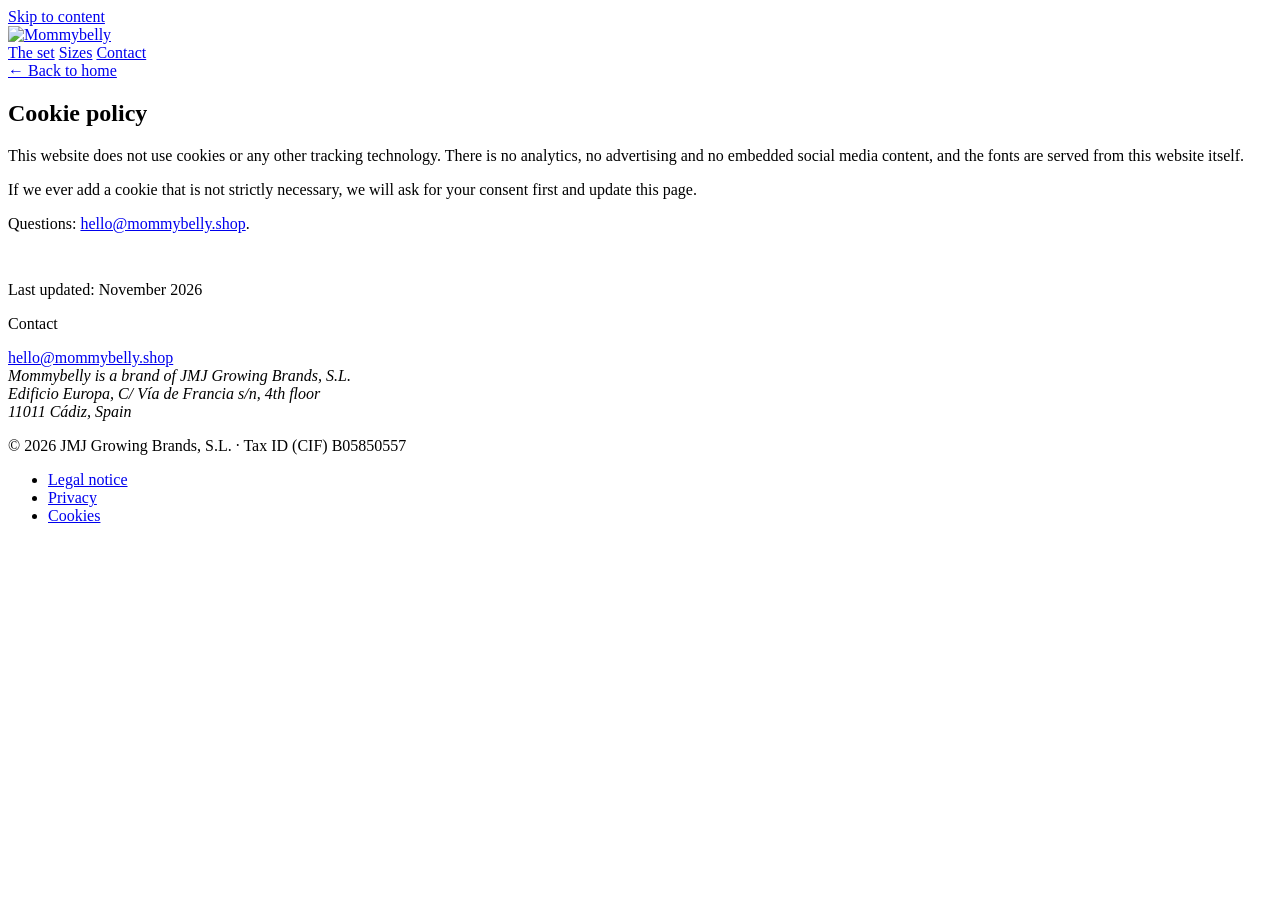
==== cookies.html @ 6a6891bb "Add files via upload" ====
<!doctype html>
<html lang="en-GB">
<head>
<meta charset="utf-8">
<meta name="viewport" content="width=device-width, initial-scale=1">
<title>Cookie policy · Mommybelly</title>
<meta name="description" content="Mommybelly makes everyday things for family life at home, starting with sleep: two cotton fitted sheets and a waterproof mattress protector in one set, in 13 sizes.">
<meta property="og:title" content="Mommybelly">
<meta property="og:description" content="Mommybelly makes everyday things for family life at home, starting with sleep: two cotton fitted sheets and a waterproof mattress protector in one set, in 13 sizes.">
<meta property="og:type" content="website">
<meta property="og:url" content="https://mommybelly.shop/cookies.html">
<meta property="og:image" content="https://mommybelly.shop/assets/img/hero-900.webp">
<meta name="theme-color" content="#FBF7F2">
<link rel="canonical" href="https://mommybelly.shop/cookies.html">
<link rel="icon" href="assets/img/favicon.png" type="image/png">
<link rel="apple-touch-icon" href="assets/img/apple-touch-icon.png">
<link rel="stylesheet" href="assets/site.css">
</head>
<body class="page">
<a class="skip" href="#main">Skip to content</a>
<header class="site-header">
  <div class="wrap">
    <a class="brand" href="./" aria-label="Mommybelly, home"><img src="assets/img/logo.webp" alt="Mommybelly" width="112" height="128"></a>
    <nav class="nav" aria-label="Main">
      <a class="opt" href="./#set">The set</a>
      <a href="./#sizes">Sizes</a>
      <a href="./#contact">Contact</a>
    </nav>
  </div>
</header>
<main id="main">
<article class="wrap prose">
<a class="back" href="./">← Back to home</a>
<h1>Cookie policy</h1>

<p>This website does not use cookies or any other tracking technology. There is no analytics, no advertising and no embedded social media content, and the fonts are served from this website itself.</p>
<p>If we ever add a cookie that is not strictly necessary, we will ask for your consent first and update this page.</p>
<p>Questions: <a href="mailto:hello@mommybelly.shop">hello@mommybelly.shop</a>.</p>
<p class="eyebrow" style="margin-top:3rem">Last updated: November 2026</p>
</article>
</main>

<footer class="site-footer" id="contact">
  <div class="wrap">
    <div class="top">
      <div>
        <p class="eyebrow">Contact</p>
        <a class="mail" href="mailto:hello@mommybelly.shop">hello@mommybelly.shop</a>
      </div>
      <address class="address">Mommybelly is a brand of JMJ Growing Brands, S.L.<br>Edificio Europa, C/ Vía de Francia s/n, 4th floor<br>11011 Cádiz, Spain</address>
    </div>
    <div class="legal">
      <p>© 2026 JMJ Growing Brands, S.L. · Tax ID (CIF) B05850557</p>
      <ul>
        <li><a href="legal-notice.html">Legal notice</a></li>
        <li><a href="privacy.html">Privacy</a></li>
        <li><a href="cookies.html">Cookies</a></li>
      </ul>
    </div>
  </div>
</footer>
</body>
</html>
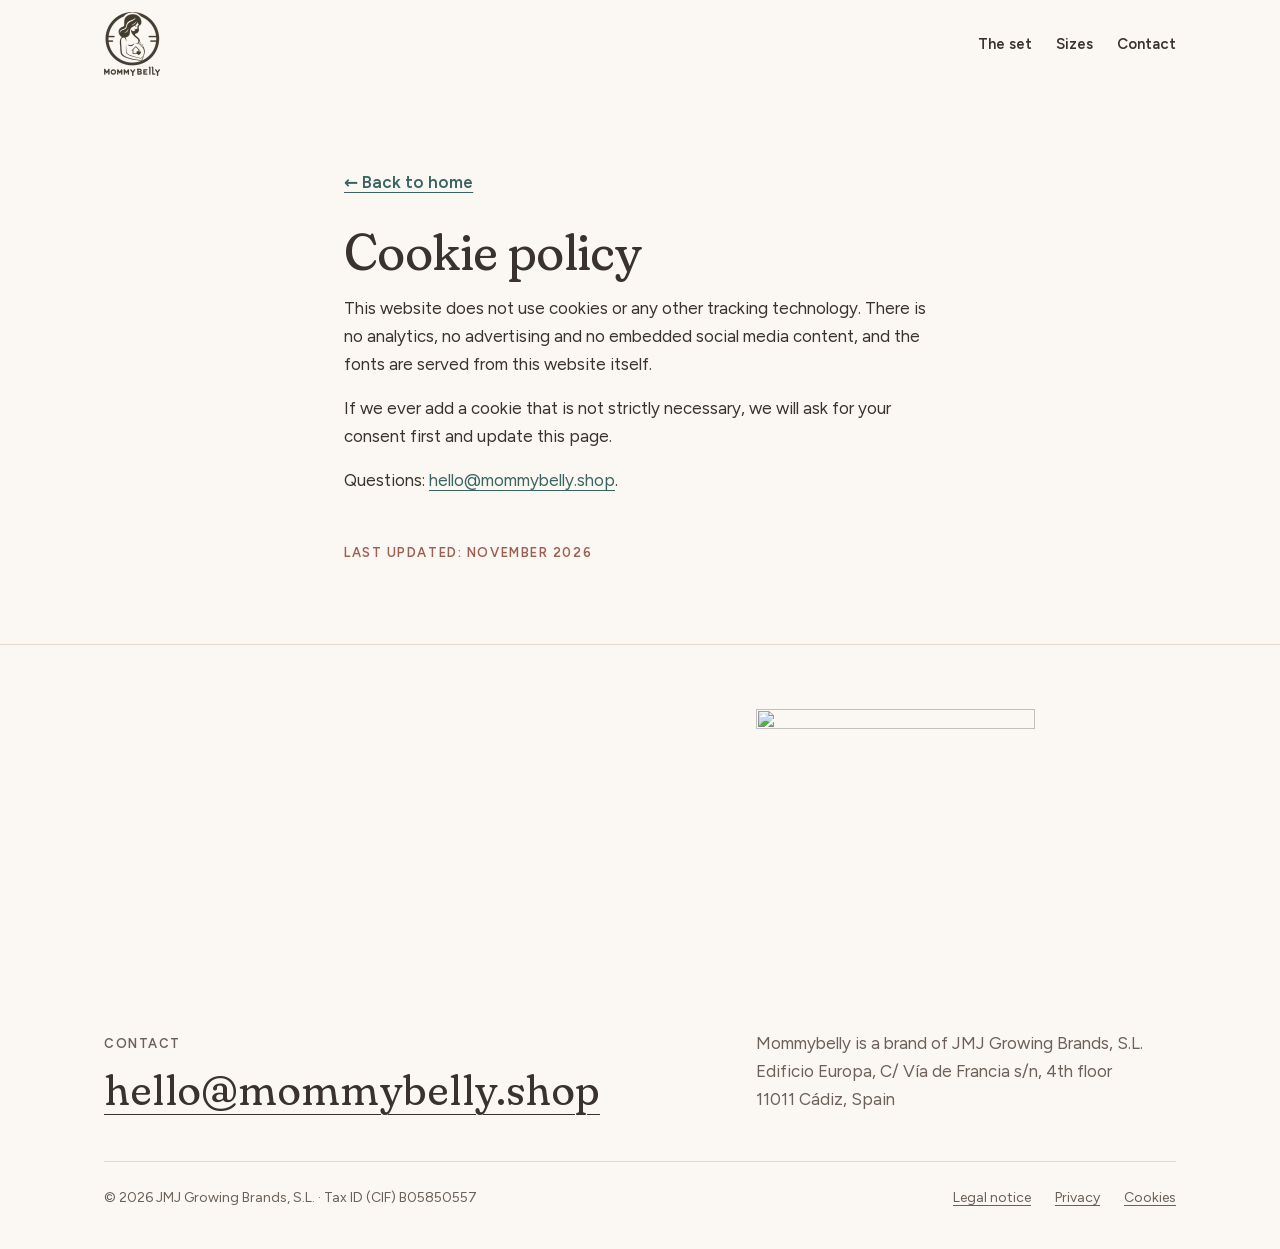
==== commit 3bf2417e: "Add files via upload" ====
--- a/cookies.html
+++ b/cookies.html
@@ -10,7 +10,7 @@
 <meta property="og:type" content="website">
 <meta property="og:url" content="https://mommybelly.shop/cookies.html">
 <meta property="og:image" content="https://mommybelly.shop/assets/img/hero-900.webp">
-<meta name="theme-color" content="#FBF7F2">
+<meta name="theme-color" content="#DCE9E7">
 <link rel="canonical" href="https://mommybelly.shop/cookies.html">
 <link rel="icon" href="assets/img/favicon.png" type="image/png">
 <link rel="apple-touch-icon" href="assets/img/apple-touch-icon.png">
@@ -18,7 +18,7 @@
 </head>
 <body class="page">
 <a class="skip" href="#main">Skip to content</a>
-<header class="site-header">
+<header class="site-header tinted">
   <div class="wrap">
     <a class="brand" href="./" aria-label="Mommybelly, home"><img src="assets/img/logo.webp" alt="Mommybelly" width="112" height="128"></a>
     <nav class="nav" aria-label="Main">
@@ -45,9 +45,9 @@
     <div class="top">
       <div>
         <p class="eyebrow">Contact</p>
-        <a class="mail" href="mailto:hello@mommybelly.shop">hello@mommybelly.shop</a>
+        <a class="mail" href="mailto:hello@mommybelly.shop">hello@<wbr>mommybelly.shop</a>
       </div>
-      <address class="address">Mommybelly is a brand of JMJ Growing Brands, S.L.<br>Edificio Europa, C/ Vía de Francia s/n, 4th floor<br>11011 Cádiz, Spain</address>
+      <div><img class="foot-logo" src="assets/img/logo-320-light.webp" alt="" width="279" height="320" loading="lazy"><address class="address">Mommybelly is a brand of JMJ Growing Brands, S.L.<br>Edificio Europa, C/ Vía de Francia s/n, 4th floor<br>11011 Cádiz, Spain</address></div>
     </div>
     <div class="legal">
       <p>© 2026 JMJ Growing Brands, S.L. · Tax ID (CIF) B05850557</p>
--- a/assets/site.css
+++ b/assets/site.css
@@ -0,0 +1,128 @@
+/* Mommybelly · ver WEBS/mommybelly/DESIGN.md */
+@font-face{font-family:"Fraunces";src:url(fonts/fraunces-var.woff2) format("woff2");font-weight:400 500;font-style:normal;font-display:swap}
+@font-face{font-family:"Figtree";src:url(fonts/figtree-var.woff2) format("woff2");font-weight:400 600;font-style:normal;font-display:swap}
+
+:root{
+  --cream:#FBF7F2; --cream-2:#F3ECE3; --ink:#3A332D; --ink-muted:#6B6158; --line:#E4D9CC;
+  --sage:#386562; --sage-hover:#2C514F; --sage-soft:#DCE9E7; --rose:#9C5F52; --rose-soft:#EBD9D1;
+  --serif:"Fraunces",Georgia,"Times New Roman",serif;
+  --sans:"Figtree",system-ui,-apple-system,"Segoe UI",Roboto,sans-serif;
+  --wrap:72rem; --gutter:clamp(1.25rem,4vw,2.5rem); --section:clamp(4rem,2rem + 7vw,7.5rem);
+  --r-img:20px; --r-sm:12px;
+}
+*,*::before,*::after{box-sizing:border-box}
+html{-webkit-text-size-adjust:100%;text-size-adjust:100%;scroll-behavior:smooth}
+@media (prefers-reduced-motion:reduce){html{scroll-behavior:auto}}
+body{margin:0;background:var(--cream);color:var(--ink);font-family:var(--sans);font-size:1.0625rem;line-height:1.65;font-size-adjust:from-font}
+img{display:block;max-width:100%;height:auto}
+a{color:var(--sage);text-decoration-thickness:1px;text-underline-offset:.22em}
+a:hover{text-decoration-thickness:2px}
+:focus-visible{outline:2px solid var(--ink);outline-offset:3px;border-radius:4px}
+.wrap{max-width:var(--wrap);margin-inline:auto;padding-inline:var(--gutter)}
+.skip{position:absolute;left:-9999px}
+.skip:focus{left:1rem;top:1rem;z-index:10;background:var(--ink);color:var(--cream);padding:.5rem 1rem;border-radius:999px}
+
+h1,h2,h3{font-family:var(--serif);font-weight:400;font-variation-settings:"SOFT" 100,"WONK" 0;line-height:1.1;letter-spacing:-.015em;margin:0;text-wrap:balance}
+h1{font-size:clamp(2.5rem,1.7rem + 3.4vw,4.25rem);line-height:1.04}
+h2{font-size:clamp(2rem,1.5rem + 2vw,2.75rem)}
+h3{font-size:1.375rem;line-height:1.25;font-weight:500}
+p{margin:0;text-wrap:pretty}
+.eyebrow{font-size:.8125rem;font-weight:600;letter-spacing:.12em;text-transform:uppercase;color:var(--rose)}
+.lead{font-size:1.25rem;line-height:1.55;color:var(--ink-muted);max-width:33rem}
+
+/* Cabecera */
+.site-header .wrap{display:flex;align-items:center;justify-content:space-between;gap:1rem;min-height:5.5rem}
+.brand{display:inline-flex}
+.brand img{height:3.5rem;width:auto}
+@media (min-width:48rem){.brand img{height:4rem}}
+.nav{display:flex;gap:.25rem 1.5rem;flex-wrap:wrap;justify-content:flex-end}
+.nav a{color:var(--ink);font-weight:600;font-size:.9375rem;text-decoration:none;padding-block:.5rem}
+.nav a:hover{color:var(--sage)}
+@media (max-width:30rem){.nav .opt{display:none}}
+
+/* Portada */
+.hero{padding-block:clamp(1.5rem,1rem + 3vw,3.5rem) var(--section)}
+.hero .wrap{display:grid;gap:2.5rem;align-items:center}
+.hero h1{margin-top:1rem}
+.hero .lead{margin-top:1.5rem}
+.hero figure{margin:0}
+.hero figure img{width:100%;aspect-ratio:4/5;object-fit:cover;border-radius:var(--r-img)}
+@media (min-width:56rem){.hero .wrap{grid-template-columns:7fr 5fr;gap:4.5rem}}
+/* Tablet en una columna: las fotos verticales se recortan a 4:3 para no ocupar dos pantallas */
+@media (min-width:36rem) and (max-width:55.99rem){
+  .hero figure img,.split figure img.tall{aspect-ratio:4/3;object-fit:cover;object-position:50% 15%}
+}
+.actions{display:flex;flex-wrap:wrap;align-items:center;gap:1rem 1.75rem;margin-top:2.25rem}
+.btn{display:inline-flex;align-items:center;min-height:3rem;padding:0 1.625rem;border-radius:999px;background:var(--sage);color:#fff;font-weight:600;text-decoration:none}
+.btn:hover{background:var(--sage-hover)}
+.link-quiet{color:var(--ink);font-weight:600}
+
+/* Secciones */
+.section{padding-block:var(--section)}
+.band{background:var(--cream-2)}
+.split{display:grid;gap:2.5rem;align-items:center}
+@media (min-width:56rem){.split{grid-template-columns:1fr 1fr;gap:4.5rem}}
+.split figure{margin:0}
+.split figure img{width:100%;border-radius:var(--r-img);background:#fff}
+.intro{margin-top:1.25rem;color:var(--ink-muted);max-width:32rem}
+.pieces{list-style:none;margin:2rem 0 0;padding:0}
+.pieces li{display:grid;grid-template-columns:3rem 1fr;gap:.25rem 1rem;padding-block:1.25rem;border-top:1px solid var(--line)}
+.pieces li:last-child{border-bottom:1px solid var(--line)}
+.pieces .num{grid-row:span 2;font-family:var(--serif);font-size:1.375rem;line-height:1.25;color:var(--rose)}
+.pieces p{color:var(--ink-muted)}
+
+/* Diseños */
+.designs{display:grid;gap:2rem;margin-top:3rem}
+@media (min-width:44rem){.designs{grid-template-columns:repeat(3,1fr);gap:1.5rem}}
+.design img{width:100%;aspect-ratio:1;object-fit:cover;border-radius:var(--r-img)}
+.design h3{margin-top:1.125rem}
+.design p{margin-top:.375rem;color:var(--ink-muted)}
+.design a{display:inline-block;margin-top:.75rem;font-weight:600}
+.head-row{display:grid;gap:1rem}
+@media (min-width:56rem){.head-row{grid-template-columns:1fr 1fr;align-items:end;gap:4.5rem}}
+
+/* Tallas */
+.stages{display:grid;gap:1.5rem;margin-top:2rem}
+.stage h3{font-family:var(--sans);font-size:1rem;font-weight:600;letter-spacing:0}
+.chips{display:flex;flex-wrap:wrap;gap:.5rem;list-style:none;margin:.625rem 0 0;padding:0}
+.chips li{background:var(--sage-soft);border-radius:999px;padding:.3125rem .875rem;font-size:.9375rem;font-variant-numeric:tabular-nums;white-space:nowrap}
+.note{margin-top:1.75rem;font-size:.9375rem;color:var(--ink-muted);max-width:32rem}
+
+/* Cuidados */
+.care{display:grid;gap:1rem;margin-top:2rem}
+@media (min-width:44rem){.care{grid-template-columns:1fr 1fr}}
+.care div{background:var(--cream-2);border-radius:var(--r-sm);padding:1.5rem}
+.care h3{font-size:1.25rem}
+.care p{margin-top:.5rem;color:var(--ink-muted)}
+
+/* Dónde comprar */
+.markets{display:flex;flex-wrap:wrap;gap:.625rem;list-style:none;margin:2rem 0 0;padding:0}
+.markets a{display:inline-flex;align-items:center;min-height:2.75rem;padding:0 1.125rem;border:1px solid var(--line);border-radius:999px;color:var(--ink);font-weight:600;text-decoration:none;background:#fff}
+.markets a:hover{border-color:var(--sage);color:var(--sage)}
+.small{margin-top:1.5rem;font-size:.9375rem;color:var(--ink-muted)}
+
+/* Cierre */
+.closing{background:var(--rose-soft)}
+.closing .wrap{display:grid;gap:2rem;align-items:center}
+@media (min-width:56rem){.closing .wrap{grid-template-columns:3fr 9fr;gap:4rem}}
+.closing img{width:9rem;height:auto}
+.closing p{margin-top:1rem;color:var(--ink-muted);max-width:36rem}
+.closing .btn{margin-top:1.75rem}
+
+/* Pie */
+.site-footer{border-top:1px solid var(--line);padding-block:4rem 2.5rem}
+.site-footer .top{display:grid;gap:2rem}
+@media (min-width:56rem){.site-footer .top{grid-template-columns:7fr 5fr;gap:4rem;align-items:end}}
+.site-footer .eyebrow{color:var(--ink-muted)}
+.mail{display:inline-block;max-width:100%;margin-top:.75rem;font-family:var(--serif);font-size:clamp(1.375rem,1rem + 2vw,2.5rem);line-height:1.15;color:var(--ink);overflow-wrap:anywhere}
+.address{font-style:normal;color:var(--ink-muted)}
+.legal{display:flex;flex-wrap:wrap;justify-content:space-between;gap:1rem 2rem;margin-top:3rem;padding-top:1.5rem;border-top:1px solid var(--line);font-size:.875rem;color:var(--ink-muted)}
+.legal ul{display:flex;flex-wrap:wrap;gap:.5rem 1.5rem;list-style:none;margin:0;padding:0}
+.legal a{color:var(--ink-muted)}
+
+/* Páginas legales */
+.prose{max-width:42rem;padding-block:clamp(3rem,2rem + 4vw,5rem)}
+.prose h1{font-size:clamp(2rem,1.5rem + 2vw,3rem)}
+.prose h2{font-size:1.375rem;font-weight:500;margin-top:2.5rem}
+.prose p,.prose ul{margin-top:1rem}
+.prose .back{display:inline-block;margin-bottom:2rem;font-weight:600}
